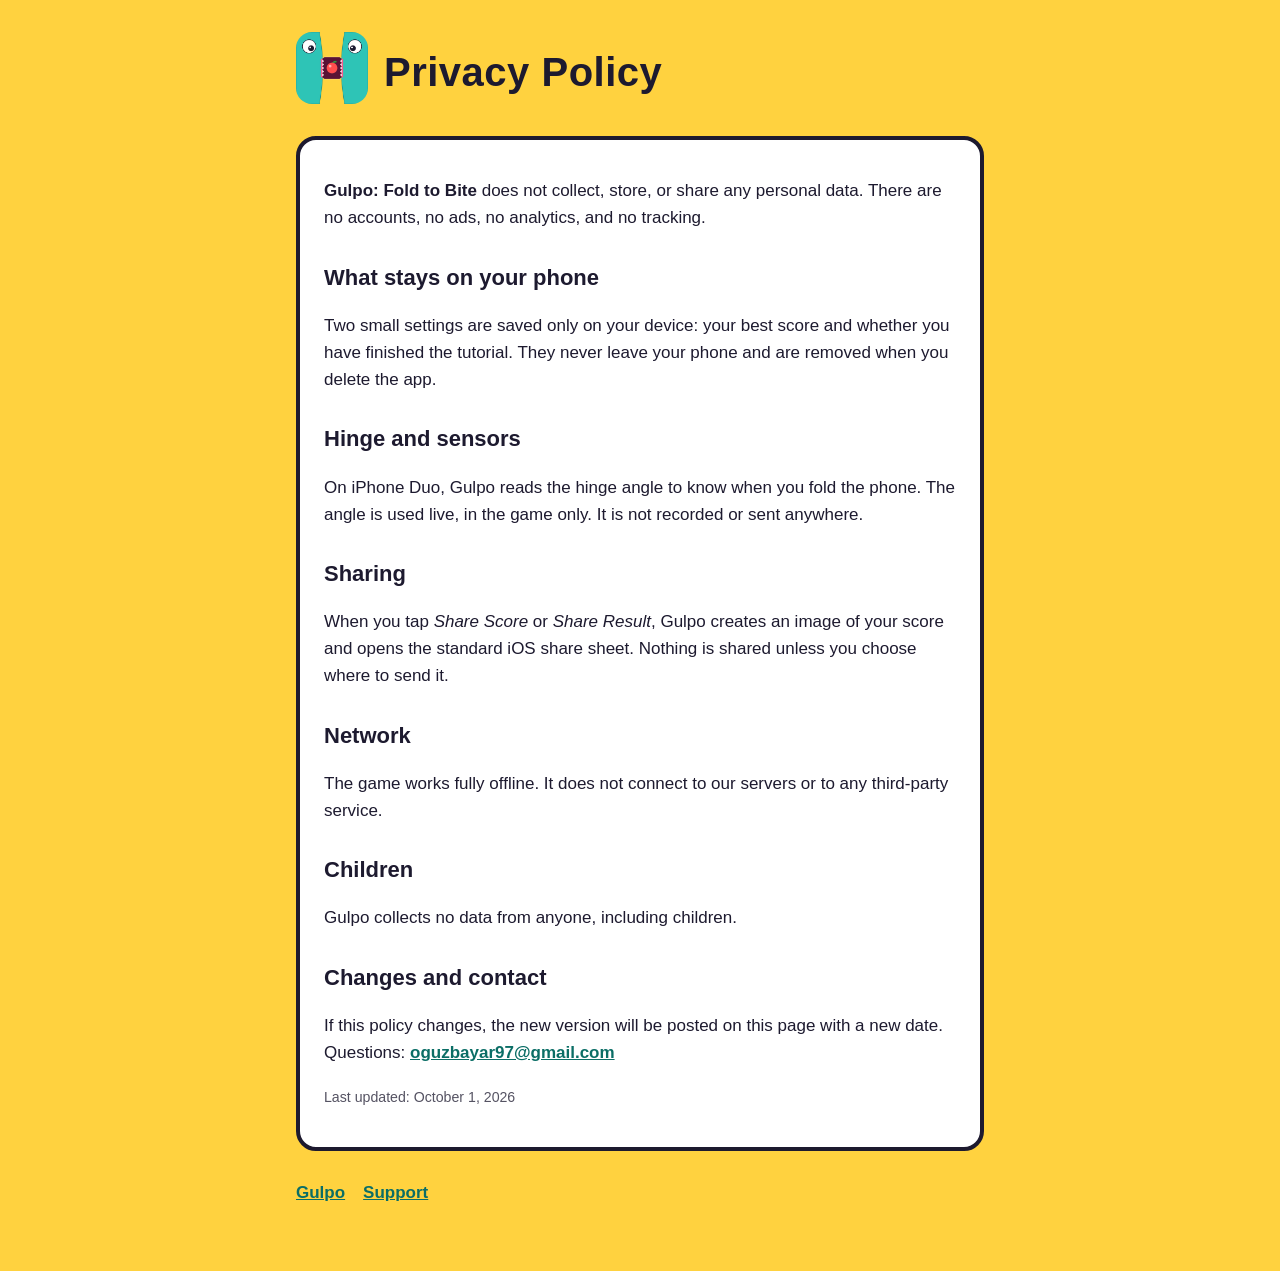
==== privacy/index.html @ 0cf36dc7 "Gulpo support + privacy site" ====
<!doctype html>
<html lang="en">
<head>
<meta charset="utf-8">
<meta name="viewport" content="width=device-width, initial-scale=1">
<title>Gulpo — Privacy Policy</title>
<link rel="stylesheet" href="../style.css">
<link rel="icon" href="../icon.png">
</head>
<body>
<main>
  <header><a href="../"><img src="../icon.png" alt="Gulpo icon"></a><h1>Privacy Policy</h1></header>
  <div class="card">
    <p><strong>Gulpo: Fold to Bite</strong> does not collect, store, or share any personal data. There are no accounts, no ads, no analytics, and no tracking.</p>

    <h2>What stays on your phone</h2>
    <p>Two small settings are saved only on your device: your best score and whether you have finished the tutorial. They never leave your phone and are removed when you delete the app.</p>

    <h2>Hinge and sensors</h2>
    <p>On iPhone Duo, Gulpo reads the hinge angle to know when you fold the phone. The angle is used live, in the game only. It is not recorded or sent anywhere.</p>

    <h2>Sharing</h2>
    <p>When you tap <em>Share Score</em> or <em>Share Result</em>, Gulpo creates an image of your score and opens the standard iOS share sheet. Nothing is shared unless you choose where to send it.</p>

    <h2>Network</h2>
    <p>The game works fully offline. It does not connect to our servers or to any third-party service.</p>

    <h2>Children</h2>
    <p>Gulpo collects no data from anyone, including children.</p>

    <h2>Changes and contact</h2>
    <p>If this policy changes, the new version will be posted on this page with a new date. Questions: <a href="mailto:oguzbayar97@gmail.com">oguzbayar97@gmail.com</a></p>
    <p><small>Last updated: October 1, 2026</small></p>
  </div>
  <nav><a href="../">Gulpo</a><a href="../support/">Support</a></nav>
</main>
</body>
</html>
---- style.css ----
:root{--bg:#FFD23F;--jaw:#2EC4B6;--ink:#1D1A2F;--card:#fff}
*{box-sizing:border-box}
body{margin:0;background:var(--bg);color:var(--ink);font:17px/1.6 -apple-system,BlinkMacSystemFont,"Segoe UI",Roboto,Arial,sans-serif}
main{max-width:720px;margin:0 auto;padding:32px 16px 64px}
header{display:flex;align-items:center;gap:16px;margin-bottom:24px}
header img{width:72px;height:72px;border-radius:16px}
header a{color:inherit;text-decoration:none}
h1{font-size:40px;line-height:1.1;margin:0;font-weight:900;letter-spacing:.5px}
h2{font-size:22px;margin:28px 0 8px}
.card{background:var(--card);border:4px solid var(--ink);border-radius:20px;padding:20px 24px}
a{color:#0b6e66;font-weight:700}
nav{margin-top:28px;display:flex;gap:18px;flex-wrap:wrap}
small{opacity:.75}
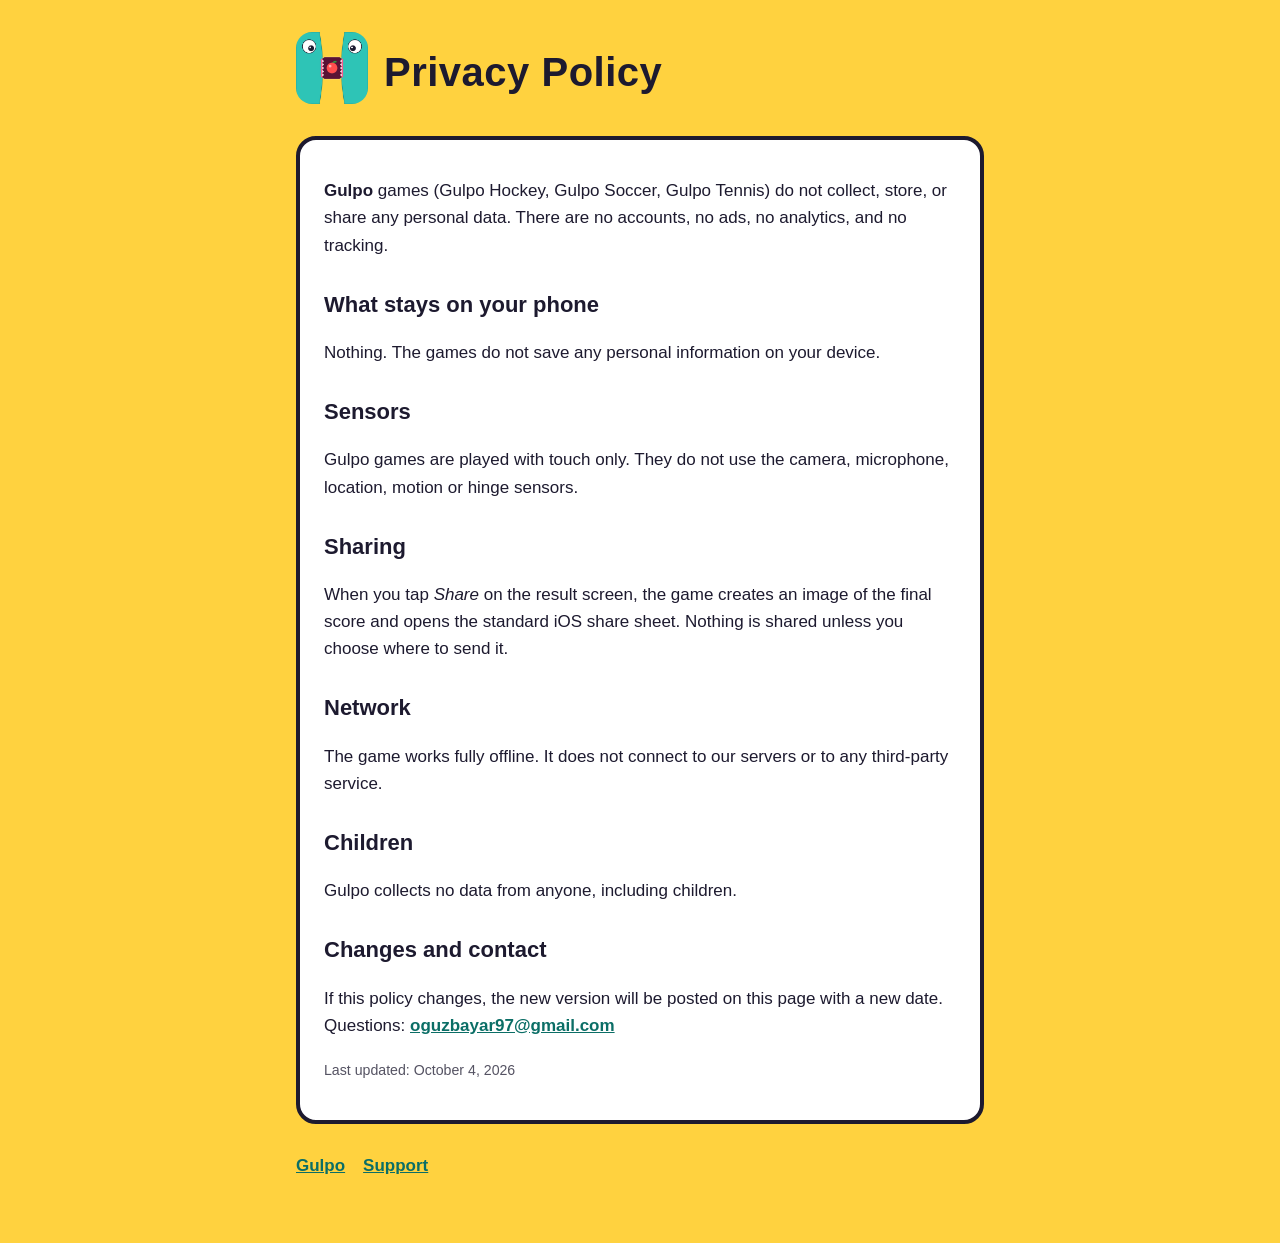
==== commit 9e83dfec: "Gulpo table games: support + privacy" ====
--- a/privacy/index.html
+++ b/privacy/index.html
@@ -11,16 +11,16 @@
 <main>
   <header><a href="../"><img src="../icon.png" alt="Gulpo icon"></a><h1>Privacy Policy</h1></header>
   <div class="card">
-    <p><strong>Gulpo: Fold to Bite</strong> does not collect, store, or share any personal data. There are no accounts, no ads, no analytics, and no tracking.</p>
+    <p><strong>Gulpo</strong> games (Gulpo Hockey, Gulpo Soccer, Gulpo Tennis) do not collect, store, or share any personal data. There are no accounts, no ads, no analytics, and no tracking.</p>
 
     <h2>What stays on your phone</h2>
-    <p>Two small settings are saved only on your device: your best score and whether you have finished the tutorial. They never leave your phone and are removed when you delete the app.</p>
+    <p>Nothing. The games do not save any personal information on your device.</p>
 
-    <h2>Hinge and sensors</h2>
-    <p>On iPhone Duo, Gulpo reads the hinge angle to know when you fold the phone. The angle is used live, in the game only. It is not recorded or sent anywhere.</p>
+    <h2>Sensors</h2>
+    <p>Gulpo games are played with touch only. They do not use the camera, microphone, location, motion or hinge sensors.</p>
 
     <h2>Sharing</h2>
-    <p>When you tap <em>Share Score</em> or <em>Share Result</em>, Gulpo creates an image of your score and opens the standard iOS share sheet. Nothing is shared unless you choose where to send it.</p>
+    <p>When you tap <em>Share</em> on the result screen, the game creates an image of the final score and opens the standard iOS share sheet. Nothing is shared unless you choose where to send it.</p>
 
     <h2>Network</h2>
     <p>The game works fully offline. It does not connect to our servers or to any third-party service.</p>
@@ -30,7 +30,7 @@
 
     <h2>Changes and contact</h2>
     <p>If this policy changes, the new version will be posted on this page with a new date. Questions: <a href="mailto:oguzbayar97@gmail.com">oguzbayar97@gmail.com</a></p>
-    <p><small>Last updated: October 1, 2026</small></p>
+    <p><small>Last updated: October 4, 2026</small></p>
   </div>
   <nav><a href="../">Gulpo</a><a href="../support/">Support</a></nav>
 </main>
